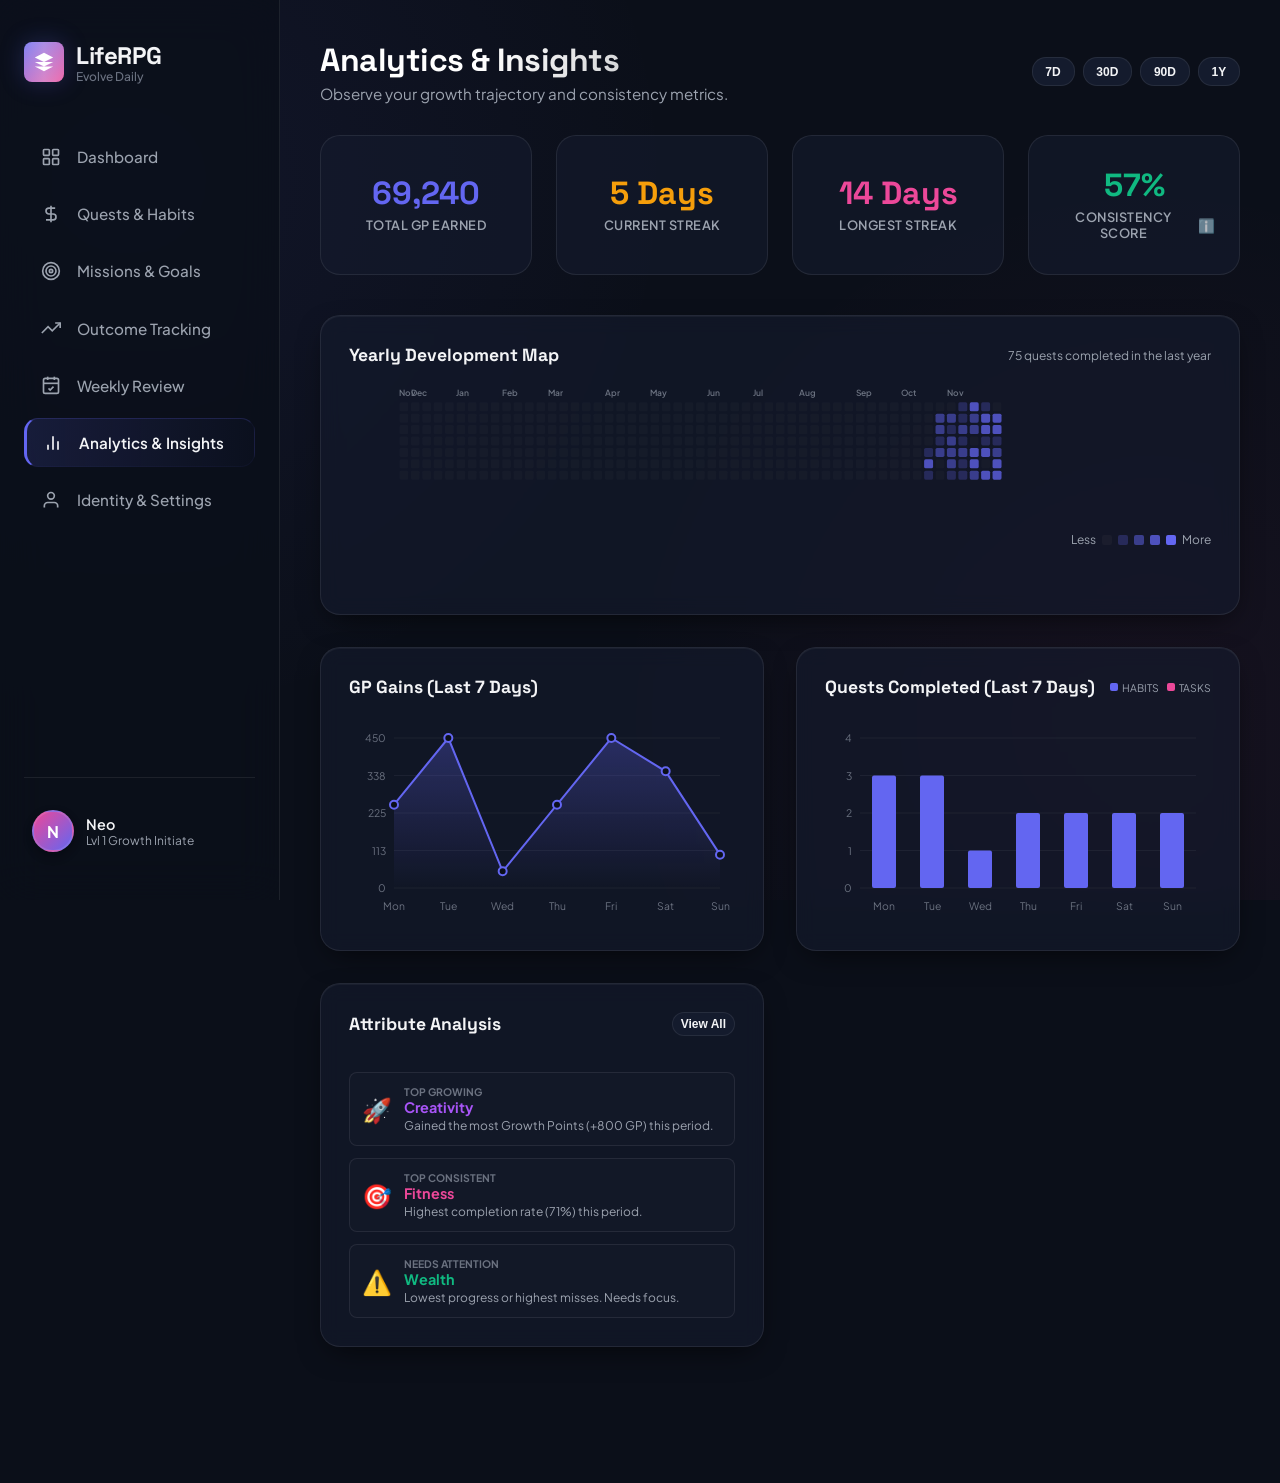
==== pages/progress.html @ 43df614a "Add files via upload" ====
<!DOCTYPE html>
<html lang="en">
<head>
    <meta charset="UTF-8">
    <meta name="viewport" content="width=device-width, initial-scale=1.0">
    <title>Analytics & Insights — LifeRPG</title>
    <!-- Premium Fonts -->
    <link rel="preconnect" href="https://fonts.googleapis.com">
    <link rel="preconnect" href="https://fonts.gstatic.com" crossorigin>
    <link href="https://fonts.googleapis.com/css2?family=Plus+Jakarta+Sans:wght@300;400;500;600;700;800&family=Space+Grotesk:wght@500;700&display=swap" rel="stylesheet">
    
    <!-- CSS Stylesheets -->
    <link rel="stylesheet" href="../css/main.css">
    <link rel="stylesheet" href="../css/progress.css">
</head>
<body>

    <div class="app-container">
        <!-- Sidebar Navigation (Desktop) injected dynamically by layout.js -->

        <!-- Main Content Panel -->
        <main class="main-content">
            <header class="section-header" style="display: flex; justify-content: space-between; align-items: center; flex-wrap: wrap; gap: 1rem;">
                <div>
                    <h2 class="section-title">Analytics & Insights</h2>
                    <p class="section-subtitle">Observe your growth trajectory and consistency metrics.</p>
                </div>
                <!-- Time Range Filter Tabs -->
                <div style="display: flex; gap: 0.5rem;" class="filter-tabs">
                    <button class="btn btn-secondary filter-tab-btn active" data-range="7" style="padding: 0.4rem 0.8rem; font-size: 0.75rem;">7D</button>
                    <button class="btn btn-secondary filter-tab-btn" data-range="30" style="padding: 0.4rem 0.8rem; font-size: 0.75rem;">30D</button>
                    <button class="btn btn-secondary filter-tab-btn" data-range="90" style="padding: 0.4rem 0.8rem; font-size: 0.75rem;">90D</button>
                    <button class="btn btn-secondary filter-tab-btn" data-range="365" style="padding: 0.4rem 0.8rem; font-size: 0.75rem;">1Y</button>
                </div>
            </header>

            <!-- Stats Ribbon -->
            <div class="progress-stats-grid">
                <div class="stat-card">
                    <span class="stat-value" id="stat-total-xp">0</span>
                    <span class="stat-label">Total GP Earned</span>
                </div>
                <div class="stat-card">
                    <span class="stat-value" id="stat-current-streak" style="color: var(--color-warning);">0 Days</span>
                    <span class="stat-label">Current Streak</span>
                </div>
                <div class="stat-card">
                    <span class="stat-value" id="stat-longest-streak" style="color: var(--color-accent);">0 Days</span>
                    <span class="stat-label">Longest Streak</span>
                </div>
                <div class="stat-card">
                    <span class="stat-value" id="stat-consistency" style="color: var(--color-secondary);">0%</span>
                    <span class="stat-label" style="display: flex; align-items: center; justify-content: center; gap: 4px;">
                        Consistency Score
                        <span id="btn-consistency-info" style="cursor: pointer; opacity: 0.7; font-size: 0.85rem;" title="Click for details">ℹ️</span>
                    </span>
                </div>
            </div>

            <!-- Charts Grid -->
            <div class="charts-grid">
                
                <!-- 1. Contribution Heatmap -->
                <div class="card chart-card heatmap-card">
                    <div class="chart-header">
                        <h3 class="chart-title">Yearly Development Map</h3>
                        <span style="font-size: 0.75rem; color: var(--text-secondary);" id="heatmap-total-label">0 activities logged this year</span>
                    </div>
                    <div class="heatmap-scroll-container">
                        <svg class="heatmap-svg" id="heatmap-svg-root"></svg>
                    </div>
                    <div class="heatmap-legend">
                        <span>Less</span>
                        <div class="legend-box" style="background-color: rgba(255,255,255,0.03);"></div>
                        <div class="legend-box" style="background-color: rgba(99, 102, 241, 0.25);"></div>
                        <div class="legend-box" style="background-color: rgba(99, 102, 241, 0.5);"></div>
                        <div class="legend-box" style="background-color: rgba(99, 102, 241, 0.75);"></div>
                        <div class="legend-box" style="background-color: rgba(99, 102, 241, 1);"></div>
                        <span>More</span>
                    </div>
                </div>

                <!-- 2. GP Growth Line Chart -->
                <div class="card chart-card">
                    <div class="chart-header">
                        <h3 class="chart-title" id="growth-chart-title">GP Gains (Last 7 Days)</h3>
                    </div>
                    <div class="chart-container" id="xp-chart-container">
                        <!-- SVG line chart injected here -->
                    </div>
                </div>

                <!-- 3. Quests Completed Stacked Bar Chart -->
                <div class="card chart-card">
                    <div class="chart-header" style="display: flex; justify-content: space-between; align-items: center;">
                        <h3 class="chart-title" id="quests-chart-title">Quests Completed (Last 7 Days)</h3>
                        <div style="display: flex; gap: 8px; font-size: 0.65rem; color: var(--text-secondary); text-transform: uppercase;">
                            <span style="display: flex; align-items: center; gap: 4px;"><span style="width: 8px; height: 8px; background: var(--color-primary); border-radius: 2px; display: inline-block;"></span>Habits</span>
                            <span style="display: flex; align-items: center; gap: 4px;"><span style="width: 8px; height: 8px; background: var(--color-accent); border-radius: 2px; display: inline-block;"></span>Tasks</span>
                        </div>
                    </div>
                    <div class="chart-container" id="quests-chart-container">
                        <!-- SVG stacked bar chart injected here -->
                    </div>
                </div>

                <!-- 4. Attribute Diagnostics -->
                <div class="card chart-card" id="diagnostics-card">
                    <div class="chart-header" style="display: flex; justify-content: space-between; align-items: center;">
                        <h3 class="chart-title">Attribute Analysis</h3>
                        <button class="btn btn-secondary" id="btn-toggle-diagnostics" style="padding: 0.25rem 0.5rem; font-size: 0.75rem; display: none;">View All</button>
                    </div>
                    <div id="diagnostics-container" style="display: flex; flex-direction: column; gap: 12px; margin-top: 1rem;">
                        <!-- Dynamic diagnostic list injected here -->
                    </div>
                </div>

            </div>
        </main>
    </div>

    <!-- Consistency Score Info Modal Overlay -->
    <div class="modal-overlay" id="consistency-info-modal" style="z-index: 9999;">
        <div class="modal-card" style="max-width: 400px;">
            <div class="modal-header">
                <h3 class="modal-title">Consistency Score Formula</h3>
                <button class="modal-close-btn" id="btn-close-consistency-modal">
                    <svg viewBox="0 0 24 24"><line x1="18" y1="6" x2="6" y2="18"/><line x1="6" y1="6" x2="18" y2="18"/></svg>
                </button>
            </div>
            <div class="modal-body" style="font-size: 0.85rem; line-height: 1.5;">
                <p>Your <strong>Consistency Score</strong> is calculated based on daily checklist executions over the selected time range:</p>
                <div style="background: rgba(0,0,0,0.3); border: 1px solid var(--border-color); padding: 12px; border-radius: 8px; font-family: monospace; font-size: 0.95rem; margin: 12px 0; text-align: center; color: var(--color-secondary); font-weight: 700;">
                    Score = [Completed / (Completed + Missed)] * 100%
                </div>
                <p>Daily/Weekly habits that are completed add to <strong>Completed</strong>. Habits that you fail to mark or mark as missed (❌) add to <strong>Missed</strong>. Maintain focus to keep this score near 100%!</p>
            </div>
            <div class="modal-footer">
                <button class="btn btn-primary" onclick="document.getElementById('consistency-info-modal').classList.remove('active')">Got It</button>
            </div>
        </div>
    </div>

    <!-- Tooltip element -->
    <div class="chart-tooltip" id="chart-tooltip-element"></div>

    <!-- JS Scripts -->
    <script src="../js/store.js"></script>
    <script src="../js/layout.js"></script>
    <script src="../js/main.js"></script>
    <script src="../js/progress.js"></script>
</body>
</html>
---- css/main.css ----
/* CSS Variables & Theme Definitions (Premium Dark Mode Default) */
:root {
    --bg-base: #0B0F19;
    --bg-surface: rgba(20, 27, 45, 0.65);
    --bg-surface-solid: #141B2D;
    --bg-surface-hover: rgba(30, 41, 67, 0.8);
    --border-color: rgba(255, 255, 255, 0.08);
    --border-hover: rgba(255, 255, 255, 0.15);
    
    --color-primary: #6366F1; /* Indigo */
    --color-primary-glow: rgba(99, 102, 241, 0.15);
    --color-secondary: #10B981; /* Emerald */
    --color-accent: #EC4899; /* Pink */
    --color-warning: #F59E0B; /* Amber */
    --color-info: #3B82F6; /* Blue */
    --color-purple: #A855F7; /* Purple */
    
    --text-primary: #F3F4F6;
    --text-secondary: #9CA3AF;
    --text-muted: #6B7280;
    
    --font-main: 'Plus Jakarta Sans', sans-serif;
    --font-display: 'Space Grotesk', sans-serif;
    
    --radius-sm: 8px;
    --radius-md: 14px;
    --radius-lg: 20px;
    --radius-xl: 30px;
    
    --transition-smooth: all 0.3s cubic-bezier(0.4, 0, 0.2, 1);
    --transition-bounce: all 0.5s cubic-bezier(0.175, 0.885, 0.32, 1.275);
    --shadow-premium: 0 10px 30px -10px rgba(0, 0, 0, 0.7), 0 1px 1px rgba(255, 255, 255, 0.05) inset;
    --glow-indigo: 0 0 25px rgba(99, 102, 241, 0.25);
}

/* Reset & Global */
* {
    box-sizing: border-box;
    margin: 0;
    padding: 0;
    -webkit-tap-highlight-color: transparent;
}

body {
    background-color: var(--bg-base);
    color: var(--text-primary);
    font-family: var(--font-main);
    overflow-x: hidden;
    min-height: 100vh;
    display: flex;
    background-image: 
        radial-gradient(circle at 10% 20%, rgba(99, 102, 241, 0.08) 0%, transparent 40%),
        radial-gradient(circle at 90% 80%, rgba(236, 72, 153, 0.05) 0%, transparent 40%);
    background-attachment: fixed;
}

/* Layout Structure */
.app-container {
    display: flex;
    width: 100%;
    min-height: 100vh;
    position: relative;
}

/* Sidebar Desktop Navigation */
.sidebar {
    width: 280px;
    background-color: rgba(11, 15, 25, 0.8);
    border-right: 1px solid var(--border-color);
    padding: 2.5rem 1.5rem;
    display: flex;
    flex-direction: column;
    justify-content: space-between;
    position: fixed;
    height: 100vh;
    top: 0;
    left: 0;
    z-index: 100;
    backdrop-filter: blur(20px);
    -webkit-backdrop-filter: blur(20px);
    transition: var(--transition-smooth);
}

.brand {
    display: flex;
    align-items: center;
    gap: 0.75rem;
    margin-bottom: 3rem;
    text-decoration: none;
}

.brand-logo {
    width: 40px;
    height: 40px;
    background: linear-gradient(135deg, var(--color-primary), var(--color-accent));
    border-radius: var(--radius-sm);
    display: flex;
    align-items: center;
    justify-content: center;
    box-shadow: var(--glow-indigo);
    position: relative;
    overflow: hidden;
}

.brand-logo::after {
    content: '';
    position: absolute;
    top: -50%;
    left: -50%;
    width: 200%;
    height: 200%;
    background: linear-gradient(45deg, transparent, rgba(255,255,255,0.3), transparent);
    transform: rotate(45deg);
    animation: logo-shimmer 3s infinite;
}

@keyframes logo-shimmer {
    0% { transform: translate(-30%, -30%) rotate(45deg); }
    100% { transform: translate(30%, 30%) rotate(45deg); }
}

.brand-logo svg {
    width: 22px;
    height: 22px;
    fill: white;
}

.brand-name {
    font-family: var(--font-display);
    font-size: 1.5rem;
    font-weight: 700;
    color: var(--text-primary);
    letter-spacing: -0.5px;
}

.brand-tagline {
    font-size: 0.75rem;
    color: var(--text-muted);
    display: block;
    margin-top: -2px;
    font-weight: 500;
}

.nav-menu {
    display: flex;
    flex-direction: column;
    gap: 0.5rem;
    flex-grow: 1;
}

.nav-item {
    display: flex;
    align-items: center;
    gap: 1rem;
    padding: 0.85rem 1rem;
    color: var(--text-secondary);
    text-decoration: none;
    border-radius: var(--radius-md);
    font-weight: 500;
    font-size: 0.95rem;
    transition: var(--transition-smooth);
    border: 1px solid transparent;
    cursor: pointer;
}

.nav-item:hover {
    color: var(--text-primary);
    background-color: var(--bg-surface-hover);
    border-color: rgba(255, 255, 255, 0.03);
    transform: translateX(4px);
}

.nav-item.active {
    color: var(--text-primary);
    background: linear-gradient(90deg, rgba(99, 102, 241, 0.15) 0%, rgba(99, 102, 241, 0.02) 100%);
    border-left: 3px solid var(--color-primary);
    border-color: rgba(99, 102, 241, 0.2) rgba(99, 102, 241, 0.05) rgba(99, 102, 241, 0.05) var(--color-primary);
    font-weight: 600;
}

.nav-item svg {
    width: 20px;
    height: 20px;
    stroke: currentColor;
    stroke-width: 2;
    fill: none;
    transition: var(--transition-smooth);
}

.nav-item:hover svg {
    transform: scale(1.1);
}

/* Bottom Navigation Mobile */
.mobile-nav {
    display: none;
    position: fixed;
    bottom: 0;
    left: 0;
    right: 0;
    height: 70px;
    background-color: rgba(11, 15, 25, 0.95);
    border-top: 1px solid var(--border-color);
    backdrop-filter: blur(20px);
    -webkit-backdrop-filter: blur(20px);
    z-index: 1000;
    justify-content: space-around;
    align-items: center;
    padding: 0 1rem;
}

.mobile-nav-item {
    display: flex;
    flex-direction: column;
    align-items: center;
    justify-content: center;
    gap: 4px;
    color: var(--text-secondary);
    text-decoration: none;
    font-size: 0.7rem;
    font-weight: 500;
    flex-grow: 1;
    height: 100%;
    transition: var(--transition-smooth);
}

.mobile-nav-item svg {
    width: 20px;
    height: 20px;
    stroke: currentColor;
    stroke-width: 2;
    fill: none;
}

.mobile-nav-item.active {
    color: var(--color-primary);
    font-weight: 600;
}

/* Sidebar Footer / User Profile Summary */
.sidebar-footer {
    border-top: 1px solid var(--border-color);
    padding-top: 1.5rem;
    margin-top: 2rem;
}

.user-summary {
    display: flex;
    align-items: center;
    gap: 0.75rem;
    padding: 0.5rem;
    border-radius: var(--radius-md);
}

.user-avatar {
    width: 42px;
    height: 42px;
    border-radius: 50%;
    background: linear-gradient(135deg, var(--color-accent), var(--color-primary));
    display: flex;
    align-items: center;
    justify-content: center;
    font-weight: 700;
    font-size: 1rem;
    border: 2px solid rgba(255,255,255,0.1);
    color: white;
    box-shadow: 0 4px 10px rgba(0,0,0,0.3);
}

.user-info {
    display: flex;
    flex-direction: column;
}

.user-name {
    font-weight: 600;
    font-size: 0.9rem;
    color: var(--text-primary);
}

.user-title {
    font-size: 0.75rem;
    color: var(--text-secondary);
}

/* Main Content Container */
.main-content {
    margin-left: 280px;
    flex-grow: 1;
    padding: 2.5rem;
    min-height: 100vh;
    width: calc(100% - 280px);
    transition: var(--transition-smooth);
    padding-bottom: 6rem; /* Space for mobile nav */
}

/* Section Headers */
.section-header {
    margin-bottom: 2rem;
    display: flex;
    justify-content: space-between;
    align-items: center;
    flex-wrap: wrap;
    gap: 1rem;
}

.section-title {
    font-family: var(--font-display);
    font-size: 2rem;
    font-weight: 700;
    letter-spacing: -0.5px;
    background: linear-gradient(120deg, #ffffff 40%, rgba(255, 255, 255, 0.7) 100%);
    -webkit-background-clip: text;
    -webkit-text-fill-color: transparent;
}

.section-subtitle {
    font-size: 0.95rem;
    color: var(--text-secondary);
    margin-top: 0.25rem;
}

/* Buttons & Interactive Elements */
.btn {
    display: inline-flex;
    align-items: center;
    gap: 0.5rem;
    padding: 0.75rem 1.25rem;
    border-radius: var(--radius-md);
    font-weight: 600;
    font-size: 0.9rem;
    cursor: pointer;
    transition: var(--transition-bounce);
    border: 1px solid transparent;
    text-align: center;
    justify-content: center;
}

.btn-primary {
    background: linear-gradient(135deg, var(--color-primary), #4F46E5);
    color: white;
    box-shadow: 0 4px 15px rgba(99, 102, 241, 0.3);
}

.btn-primary:hover {
    transform: translateY(-2px);
    box-shadow: 0 6px 20px rgba(99, 102, 241, 0.45);
}

.btn-secondary {
    background-color: var(--bg-surface-solid);
    border: 1px solid var(--border-color);
    color: var(--text-primary);
}

.btn-secondary:hover {
    background-color: var(--bg-surface-hover);
    border-color: var(--border-hover);
    transform: translateY(-2px);
}

.btn-icon {
    padding: 0.75rem;
    border-radius: var(--radius-md);
    background-color: var(--bg-surface-solid);
    border: 1px solid var(--border-color);
    color: var(--text-primary);
    cursor: pointer;
    transition: var(--transition-smooth);
    display: flex;
    align-items: center;
    justify-content: center;
}

.btn-icon:hover {
    background-color: var(--bg-surface-hover);
    border-color: var(--border-hover);
    transform: translateY(-2px);
}

/* Cards Base */
.card {
    background: var(--bg-surface);
    border: 1px solid var(--border-color);
    border-radius: var(--radius-lg);
    padding: 1.75rem;
    box-shadow: var(--shadow-premium);
    backdrop-filter: blur(10px);
    -webkit-backdrop-filter: blur(10px);
    transition: var(--transition-smooth);
    position: relative;
    overflow: hidden;
}

.card:hover {
    border-color: var(--border-hover);
}

/* Modal Core Styles */
.modal-overlay {
    position: fixed;
    top: 0;
    left: 0;
    right: 0;
    bottom: 0;
    background-color: rgba(11, 15, 25, 0.85);
    backdrop-filter: blur(10px);
    -webkit-backdrop-filter: blur(10px);
    z-index: 2000;
    display: flex;
    align-items: center;
    justify-content: center;
    opacity: 0;
    pointer-events: none;
    transition: opacity 0.3s ease;
    padding: 1.5rem;
}

.modal-overlay.active {
    opacity: 1;
    pointer-events: all;
}

.modal-card {
    background-color: var(--bg-surface-solid);
    border: 1px solid var(--border-color);
    border-radius: var(--radius-lg);
    width: 100%;
    max-width: 500px;
    box-shadow: var(--shadow-premium), 0 0 50px rgba(99, 102, 241, 0.1);
    transform: scale(0.9);
    transition: transform 0.3s cubic-bezier(0.175, 0.885, 0.32, 1.2);
    overflow: hidden;
}

.modal-overlay.active .modal-card {
    transform: scale(1);
}

.modal-header {
    padding: 1.5rem;
    border-bottom: 1px solid var(--border-color);
    display: flex;
    justify-content: space-between;
    align-items: center;
}

.modal-title {
    font-family: var(--font-display);
    font-size: 1.25rem;
    font-weight: 700;
}

.modal-close-btn {
    background: none;
    border: none;
    color: var(--text-secondary);
    cursor: pointer;
    display: flex;
    align-items: center;
    justify-content: center;
}

.modal-close-btn svg {
    width: 20px;
    height: 20px;
    stroke: currentColor;
    stroke-width: 2;
}

.modal-body {
    padding: 1.5rem;
    display: flex;
    flex-direction: column;
    gap: 1.25rem;
    max-height: 70vh;
    overflow-y: auto;
}

.modal-footer {
    padding: 1.5rem;
    border-top: 1px solid var(--border-color);
    display: flex;
    justify-content: flex-end;
    gap: 0.75rem;
}

/* Form Controls */
.form-group {
    display: flex;
    flex-direction: column;
    gap: 0.5rem;
}

.form-label {
    font-size: 0.85rem;
    font-weight: 600;
    color: var(--text-secondary);
}

.form-input, .form-select, .form-textarea {
    background-color: rgba(255, 255, 255, 0.03);
    border: 1px solid var(--border-color);
    border-radius: var(--radius-md);
    padding: 0.75rem 1rem;
    color: var(--text-primary);
    font-family: var(--font-main);
    font-size: 0.9rem;
    outline: none;
    transition: var(--transition-smooth);
    width: 100%;
}

.form-input:focus, .form-select:focus, .form-textarea:focus {
    border-color: var(--color-primary);
    background-color: rgba(99, 102, 241, 0.03);
    box-shadow: 0 0 10px rgba(99, 102, 241, 0.15);
}

.form-select option {
    background-color: var(--bg-surface-solid);
    color: var(--text-primary);
}

/* Level Up Celebratory Modal specific styles */
.level-up-modal {
    text-align: center;
    padding: 2.5rem;
    display: flex;
    flex-direction: column;
    align-items: center;
    gap: 1.5rem;
}

.level-up-title {
    font-family: var(--font-display);
    font-size: 2.5rem;
    font-weight: 800;
    background: linear-gradient(135deg, #FFE259 0%, #FFA751 100%);
    -webkit-background-clip: text;
    -webkit-text-fill-color: transparent;
    margin-bottom: 0.5rem;
}

.level-up-circle {
    width: 120px;
    height: 120px;
    border-radius: 50%;
    background: radial-gradient(circle, var(--color-primary-glow) 0%, rgba(0,0,0,0.3) 100%);
    border: 4px solid var(--color-primary);
    box-shadow: 0 0 30px rgba(99, 102, 241, 0.5);
    display: flex;
    align-items: center;
    justify-content: center;
    font-family: var(--font-display);
    font-size: 3.5rem;
    font-weight: 800;
    color: white;
    animation: level-up-pulse 2s infinite;
}

@keyframes level-up-pulse {
    0% { transform: scale(1); box-shadow: 0 0 30px rgba(99, 102, 241, 0.5); }
    50% { transform: scale(1.08); box-shadow: 0 0 50px rgba(236, 72, 153, 0.6); }
    100% { transform: scale(1); box-shadow: 0 0 30px rgba(99, 102, 241, 0.5); }
}

/* Confetti Overlay Canvas */
#confetti-canvas {
    position: fixed;
    top: 0;
    left: 0;
    width: 100%;
    height: 100%;
    pointer-events: none;
    z-index: 3000;
}

/* Notification Toast Container */
.notification-container {
    position: fixed;
    top: 2rem;
    right: 2rem;
    z-index: 4000;
    display: flex;
    flex-direction: column;
    gap: 0.75rem;
    pointer-events: none;
}

.toast {
    background-color: var(--bg-surface-solid);
    border: 1px solid rgba(16, 185, 129, 0.3);
    border-left: 4px solid var(--color-secondary);
    border-radius: var(--radius-md);
    padding: 1rem 1.25rem;
    color: var(--text-primary);
    box-shadow: var(--shadow-premium);
    display: flex;
    align-items: center;
    gap: 0.75rem;
    pointer-events: auto;
    transform: translateX(120%);
    transition: transform 0.4s cubic-bezier(0.175, 0.885, 0.32, 1.2);
    max-width: 350px;
}

.toast.show {
    transform: translateX(0);
}

/* Responsive Breakpoints */
@media (max-width: 768px) {
    .sidebar {
        display: none;
    }
    .mobile-nav {
        display: flex;
    }
    .main-content {
        margin-left: 0;
        width: 100%;
        padding: 1.5rem;
        padding-bottom: 6rem;
    }
    .section-title {
        font-size: 1.75rem;
    }
}

/* Emerald Oasis Theme Override */
html.dark-emerald {
    --bg-base: #040D08;
    --color-primary: #10B981; /* Emerald */
    --color-primary-glow: rgba(16, 185, 129, 0.15);
    --color-accent: #3B82F6; /* Blue */
    --bg-surface: rgba(12, 35, 23, 0.65);
    --bg-surface-solid: #0C2317;
    --bg-surface-hover: rgba(18, 56, 36, 0.8);
    --border-color: rgba(16, 185, 129, 0.12);
    --border-hover: rgba(16, 185, 129, 0.25);
    --glow-indigo: 0 0 25px rgba(16, 185, 129, 0.25);
}
html.dark-emerald body {
    background-image: 
        radial-gradient(circle at 10% 20%, rgba(16, 185, 129, 0.08) 0%, transparent 40%),
        radial-gradient(circle at 90% 80%, rgba(59, 130, 246, 0.05) 0%, transparent 40%);
}

/* Rose Cyber Theme Override */
html.dark-rose {
    --bg-base: #0F050A;
    --color-primary: #EC4899; /* Pink */
    --color-primary-glow: rgba(236, 72, 153, 0.15);
    --color-accent: #A855F7; /* Purple */
    --bg-surface: rgba(32, 10, 20, 0.65);
    --bg-surface-solid: #200A14;
    --bg-surface-hover: rgba(51, 16, 32, 0.8);
    --border-color: rgba(236, 72, 153, 0.12);
    --border-hover: rgba(236, 72, 153, 0.25);
    --glow-indigo: 0 0 25px rgba(236, 72, 153, 0.25);
}
html.dark-rose body {
    background-image: 
        radial-gradient(circle at 10% 20%, rgba(236, 72, 153, 0.08) 0%, transparent 40%),
        radial-gradient(circle at 90% 80%, rgba(168, 85, 247, 0.05) 0%, transparent 40%);
}

/* Gold Horizon Theme Override */
html.dark-amber {
    --bg-base: #0E0A04;
    --color-primary: #F59E0B; /* Amber Gold */
    --color-primary-glow: rgba(245, 158, 11, 0.15);
    --color-accent: #EF4444; /* Red */
    --bg-surface: rgba(30, 20, 10, 0.65);
    --bg-surface-solid: #1E140A;
    --bg-surface-hover: rgba(48, 32, 16, 0.8);
    --border-color: rgba(245, 158, 11, 0.12);
    --border-hover: rgba(245, 158, 11, 0.25);
    --glow-indigo: 0 0 25px rgba(245, 158, 11, 0.25);
}
html.dark-amber body {
    background-image: 
        radial-gradient(circle at 10% 20%, rgba(245, 158, 11, 0.08) 0%, transparent 40%),
        radial-gradient(circle at 90% 80%, rgba(239, 68, 68, 0.05) 0%, transparent 40%);
}
---- css/progress.css ----
/* Progress/Analytics specific styles */

.progress-stats-grid {
    display: grid;
    grid-template-columns: repeat(auto-fit, minmax(200px, 1fr));
    gap: 1.5rem;
    margin-bottom: 2.5rem;
}

.stat-card {
    background: var(--bg-surface);
    border: 1px solid var(--border-color);
    border-radius: var(--radius-lg);
    padding: 1.5rem;
    text-align: center;
    display: flex;
    flex-direction: column;
    align-items: center;
    justify-content: center;
    gap: 0.5rem;
    min-height: 140px;
}

.stat-value {
    font-family: var(--font-display);
    font-size: 2rem;
    font-weight: 700;
    color: var(--color-primary);
    line-height: 1;
}

.stat-label {
    font-size: 0.8rem;
    color: var(--text-secondary);
    text-transform: uppercase;
    letter-spacing: 0.5px;
    font-weight: 600;
}

/* Charts Grid */
.charts-grid {
    display: grid;
    grid-template-columns: 1fr 1fr;
    gap: 2rem;
    margin-bottom: 2.5rem;
}

@media (max-width: 1024px) {
    .charts-grid {
        grid-template-columns: 1fr;
    }
}

.chart-card {
    background: var(--bg-surface);
    border: 1px solid var(--border-color);
    border-radius: var(--radius-lg);
    padding: 1.75rem;
    display: flex;
    flex-direction: column;
    gap: 1.25rem;
    min-height: 300px;
}

.chart-header {
    display: flex;
    justify-content: space-between;
    align-items: center;
}

.chart-title {
    font-family: var(--font-display);
    font-size: 1.1rem;
    font-weight: 700;
}

.chart-container {
    position: relative;
    width: 100%;
    flex-grow: 1;
}

/* Heatmap Chart styling */
.heatmap-card {
    grid-column: 1 / -1;
}

.heatmap-scroll-container {
    width: 100%;
    overflow-x: auto;
    padding-bottom: 0.5rem;
}

.heatmap-svg {
    min-width: 720px;
    height: 110px;
    display: block;
}

/* Heatmap Legend */
.heatmap-legend {
    display: flex;
    align-items: center;
    justify-content: flex-end;
    gap: 6px;
    font-size: 0.75rem;
    color: var(--text-secondary);
    margin-top: 0.5rem;
}

.legend-box {
    width: 10px;
    height: 10px;
    border-radius: 2px;
}

/* Interactive SVG Styling */
.chart-line {
    fill: none;
    stroke: var(--color-primary);
    stroke-width: 3.5;
    stroke-linecap: round;
    stroke-linejoin: round;
}

.chart-area {
    fill: url(#line-grad);
    opacity: 0.15;
}

.chart-bar {
    fill: var(--color-accent);
    rx: 4px;
    ry: 4px;
    transition: height 0.5s ease, y 0.5s ease;
}

.chart-grid-line {
    stroke: var(--border-color);
    stroke-width: 1;
    stroke-dasharray: 4,4;
}

.chart-axis-text {
    fill: var(--text-secondary);
    font-size: 10px;
    font-family: var(--font-main);
}

.chart-dot {
    fill: var(--bg-base);
    stroke: var(--color-primary);
    stroke-width: 3;
    cursor: pointer;
    transition: var(--transition-bounce);
}

.chart-dot:hover {
    transform: scale(1.5);
    fill: var(--color-primary);
}

/* Custom Tooltip */
.chart-tooltip {
    position: absolute;
    background-color: var(--bg-surface-solid);
    border: 1px solid var(--border-color);
    border-radius: var(--radius-sm);
    padding: 6px 10px;
    font-size: 0.75rem;
    color: white;
    pointer-events: none;
    opacity: 0;
    transition: opacity 0.2s ease, transform 0.2s ease;
    z-index: 10;
    box-shadow: 0 4px 10px rgba(0,0,0,0.5);
}
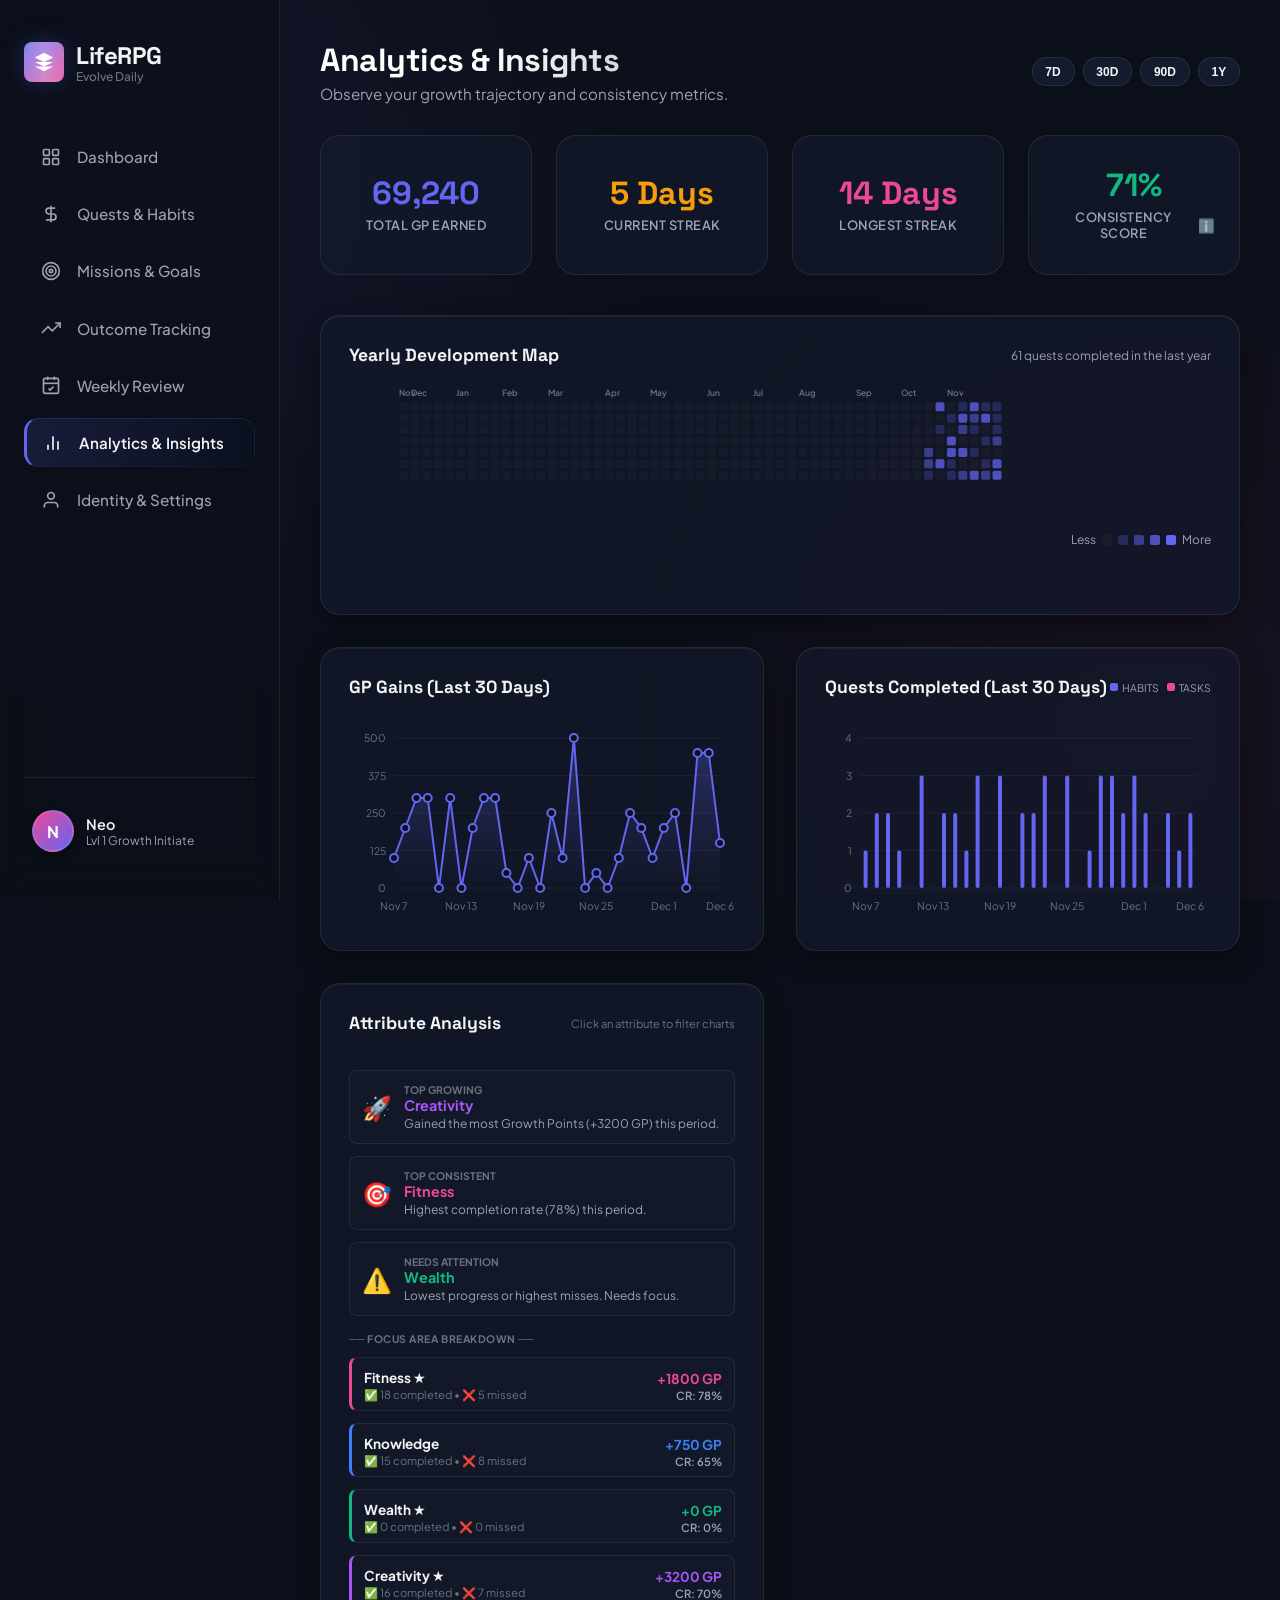
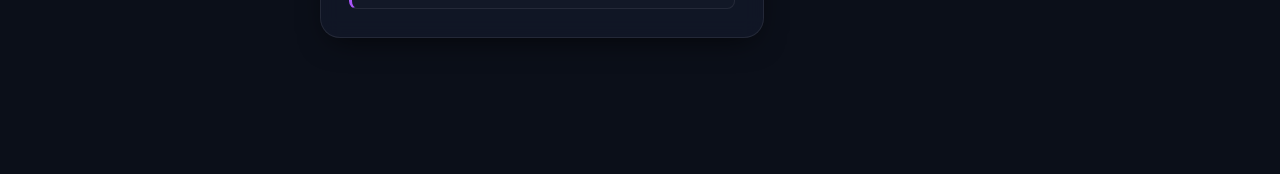
==== commit c62eb926: "Add files via upload" ====
--- a/pages/progress.html
+++ b/pages/progress.html
@@ -27,8 +27,8 @@
                 </div>
                 <!-- Time Range Filter Tabs -->
                 <div style="display: flex; gap: 0.5rem;" class="filter-tabs">
-                    <button class="btn btn-secondary filter-tab-btn active" data-range="7" style="padding: 0.4rem 0.8rem; font-size: 0.75rem;">7D</button>
-                    <button class="btn btn-secondary filter-tab-btn" data-range="30" style="padding: 0.4rem 0.8rem; font-size: 0.75rem;">30D</button>
+                    <button class="btn btn-secondary filter-tab-btn" data-range="7" style="padding: 0.4rem 0.8rem; font-size: 0.75rem;">7D</button>
+                    <button class="btn btn-secondary filter-tab-btn active" data-range="30" style="padding: 0.4rem 0.8rem; font-size: 0.75rem;">30D</button>
                     <button class="btn btn-secondary filter-tab-btn" data-range="90" style="padding: 0.4rem 0.8rem; font-size: 0.75rem;">90D</button>
                     <button class="btn btn-secondary filter-tab-btn" data-range="365" style="padding: 0.4rem 0.8rem; font-size: 0.75rem;">1Y</button>
                 </div>
@@ -104,11 +104,10 @@
                     </div>
                 </div>
 
-                <!-- 4. Attribute Diagnostics -->
                 <div class="card chart-card" id="diagnostics-card">
                     <div class="chart-header" style="display: flex; justify-content: space-between; align-items: center;">
                         <h3 class="chart-title">Attribute Analysis</h3>
-                        <button class="btn btn-secondary" id="btn-toggle-diagnostics" style="padding: 0.25rem 0.5rem; font-size: 0.75rem; display: none;">View All</button>
+                        <span style="font-size: 0.7rem; color: var(--text-muted);">Click an attribute to filter charts</span>
                     </div>
                     <div id="diagnostics-container" style="display: flex; flex-direction: column; gap: 12px; margin-top: 1rem;">
                         <!-- Dynamic diagnostic list injected here -->
